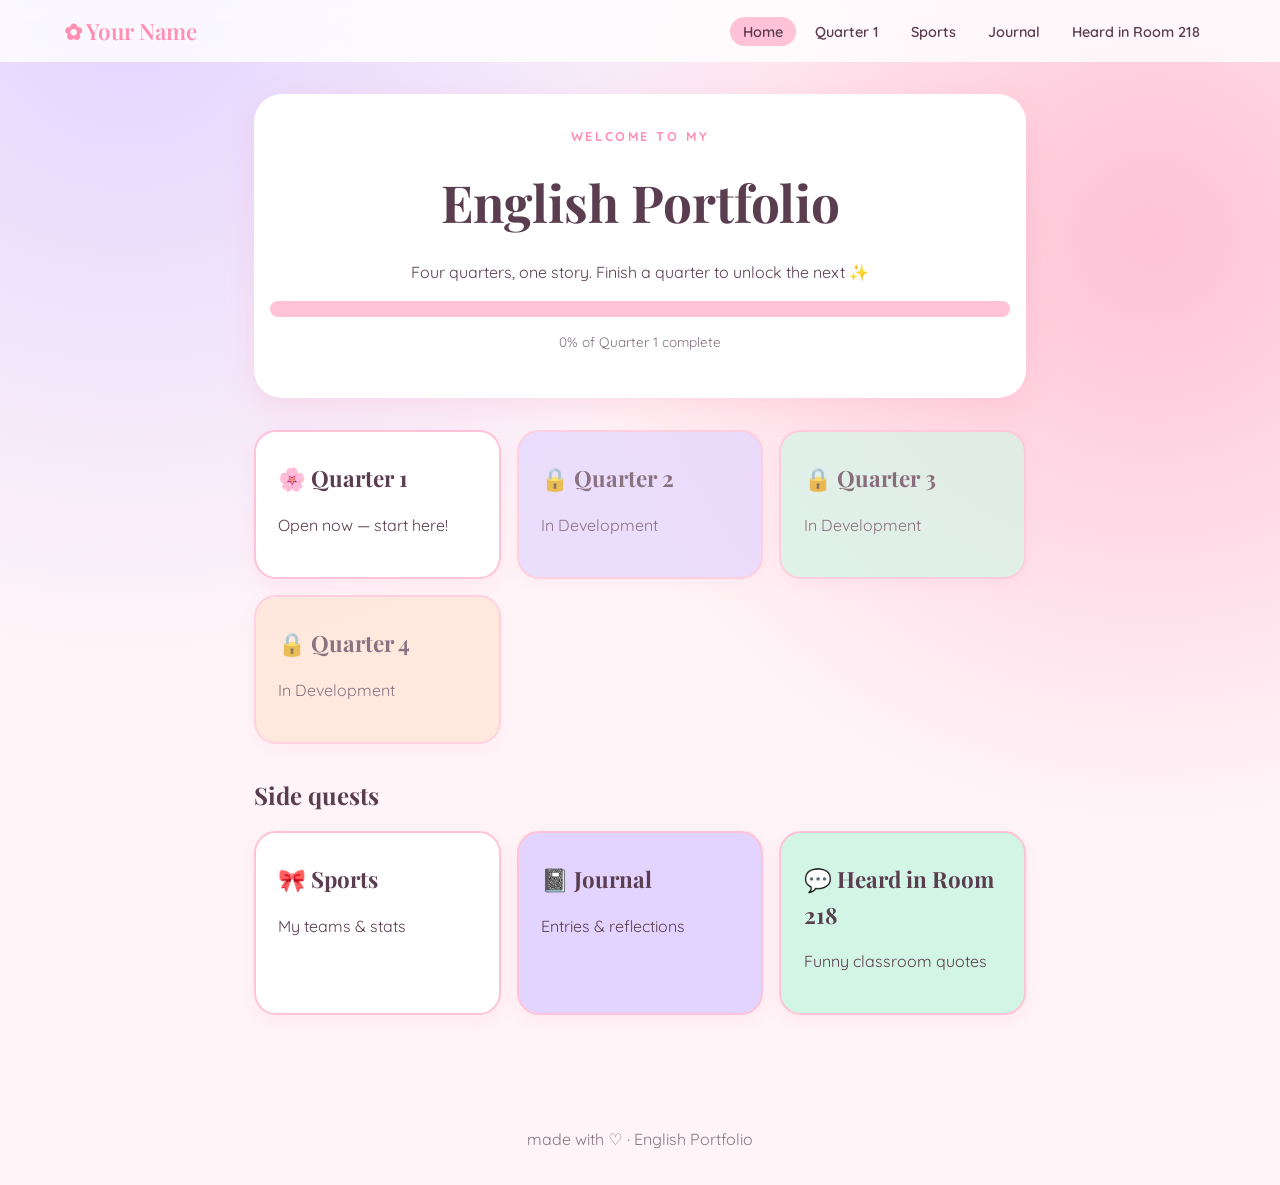
==== index.html @ 04240aa3 "blah" ====
<!DOCTYPE html><html lang="en"><head><meta charset="utf-8"><meta name="viewport" content="width=device-width,initial-scale=1"><title>Home ♡ English Portfolio</title>
<link rel="preconnect" href="https://fonts.googleapis.com"><link href="https://fonts.googleapis.com/css2?family=Playfair+Display:ital,wght@0,600;1,500&family=Quicksand:wght@400;600;700&display=swap" rel="stylesheet"><link rel="stylesheet" href="style.css"></head><body>
<header><a class="logo" href="index.html">✿ Your Name</a><nav><a href="index.html" class=on>Home</a><a href="quarter-1.html">Quarter 1</a><a href="sports.html">Sports</a><a href="journal.html">Journal</a><a href="room-218.html">Heard in Room 218</a></nav></header><main><section class="hero"><p class="eyebrow">welcome to my</p><h1>English Portfolio</h1><p>Four quarters, one story. Finish a quarter to unlock the next ✨</p>
<div class="bar"><i data-bar></i></div><p class="small" data-pct>0% of Quarter 1 complete</p></section>
<div class="grid q"><a class="card qc" href="quarter-1.html"><h2>🌸 Quarter 1</h2><p>Open now — start here!</p></a>
<a class="card qc lock" href="quarter-2.html"><h2>🔒 Quarter 2</h2><p>In Development</p></a>
<a class="card qc lock" href="quarter-3.html"><h2>🔒 Quarter 3</h2><p>In Development</p></a>
<a class="card qc lock" href="quarter-4.html"><h2>🔒 Quarter 4</h2><p>In Development</p></a></div>
<h2 class="mid">Side quests</h2><div class="grid q"><a class="card qc" href="sports.html"><h2>🎀 Sports</h2><p>My teams & stats</p></a><a class="card qc" href="journal.html"><h2>📓 Journal</h2><p>Entries & reflections</p></a><a class="card qc" href="room-218.html"><h2>💬 Heard in Room 218</h2><p>Funny classroom quotes</p></a></div></main>
<footer>made with ♡ · English Portfolio</footer><script src="app.js"></script></body></html>
---- style.css ----
:root{--bg:#fff5f8;--pink:#ffc2d6;--hot:#ff8fb1;--lav:#e3d4ff;--mint:#d3f5e6;--peach:#ffe3d3;--ink:#5a3d4f;--card:#fff}
@media(prefers-color-scheme:dark){:root{--bg:#2a1d26;--card:#3a2833;--ink:#ffe8f0;--pink:#6b3a52;--lav:#4a3a66;--mint:#2f4a40;--peach:#5a4034}}
*{box-sizing:border-box}html{scroll-behavior:smooth}
body{margin:0;font-family:Quicksand,system-ui,sans-serif;color:var(--ink);line-height:1.6;background:radial-gradient(circle at 10% 0,var(--lav),transparent 40%),radial-gradient(circle at 90% 20%,var(--pink),transparent 40%),var(--bg);min-height:100vh}
header{display:flex;flex-wrap:wrap;gap:.5rem 1rem;justify-content:space-between;align-items:center;padding:1rem 5vw;background:color-mix(in srgb,var(--card) 80%,transparent);backdrop-filter:blur(8px);position:sticky;top:0;z-index:5}
.logo{font:600 1.4rem 'Playfair Display',serif;color:var(--hot);text-decoration:none}
nav a{margin:0 .2rem;padding:.35rem .8rem;border-radius:99px;color:var(--ink);text-decoration:none;font-weight:600;font-size:.9rem}
nav a:hover,nav a.on{background:var(--pink)}
main{max-width:900px;margin:auto;padding:2rem 5vw 4rem}
h1,h2{font-family:'Playfair Display',serif;margin:.3em 0}h1{font-size:clamp(2rem,6vw,3.2rem)}
.hero{text-align:center;padding:2rem 1rem;background:var(--card);border-radius:28px;box-shadow:0 10px 30px #ff8fb133;margin-bottom:2rem}
.eyebrow{text-transform:uppercase;letter-spacing:.2em;color:var(--hot);font-weight:700;font-size:.8rem;margin:0}
.card{background:var(--card);border-radius:22px;padding:1.4rem;margin:1.2rem 0;box-shadow:0 6px 20px #ff8fb122;border:2px solid var(--pink)}
.card h2{font-size:1.4rem}.mid{margin-top:2rem}
.grid{display:grid;grid-template-columns:repeat(auto-fit,minmax(200px,1fr));gap:1rem}.q{margin:1rem 0}
.qc{text-decoration:none;color:var(--ink);transition:.2s;margin:0}.qc:nth-child(2n){background:var(--lav)}.qc:nth-child(3n){background:var(--mint)}.qc:nth-child(4n){background:var(--peach)}
.qc:hover,.qc:focus-visible{transform:translateY(-4px) rotate(-1deg)}.lock{opacity:.7}
.slot{border:2px dashed var(--hot);border-radius:16px;padding:1rem;min-height:90px;background:var(--bg);display:flex;flex-direction:column;gap:.2rem}
.slot span{font-weight:700}.slot small,.small{opacity:.75;font-size:.85rem}.wide{min-height:140px}
.btn{display:inline-block;margin-top:1rem;padding:.6rem 1.3rem;border:0;border-radius:99px;background:var(--hot);color:#fff;font:700 .95rem Quicksand,sans-serif;cursor:pointer;text-decoration:none;box-shadow:0 4px 0 #e0709a}
.btn:hover{filter:brightness(1.05)}.btn:active{transform:translateY(2px);box-shadow:0 2px 0 #e0709a}
.btn.ghost{background:var(--lav);color:var(--ink);box-shadow:0 4px 0 #c5b0f0}.btn.done{background:#7ed6a8;box-shadow:0 4px 0 #56b784}
.bar{height:16px;background:var(--pink);border-radius:99px;overflow:hidden;margin:.8rem 0}.bar i{display:block;height:100%;width:0;background:linear-gradient(90deg,var(--hot),#c9a7ff);border-radius:99px;transition:width .5s}
input{padding:.6rem 1rem;border:2px solid var(--pink);border-radius:99px;font:inherit;background:var(--bg);color:var(--ink);max-width:100%}
input:focus,a:focus-visible,button:focus-visible{outline:3px solid var(--hot);outline-offset:2px}
.src li{margin:.3rem 0}#quotes .card{font-style:italic}
footer{text-align:center;padding:2rem;opacity:.7}
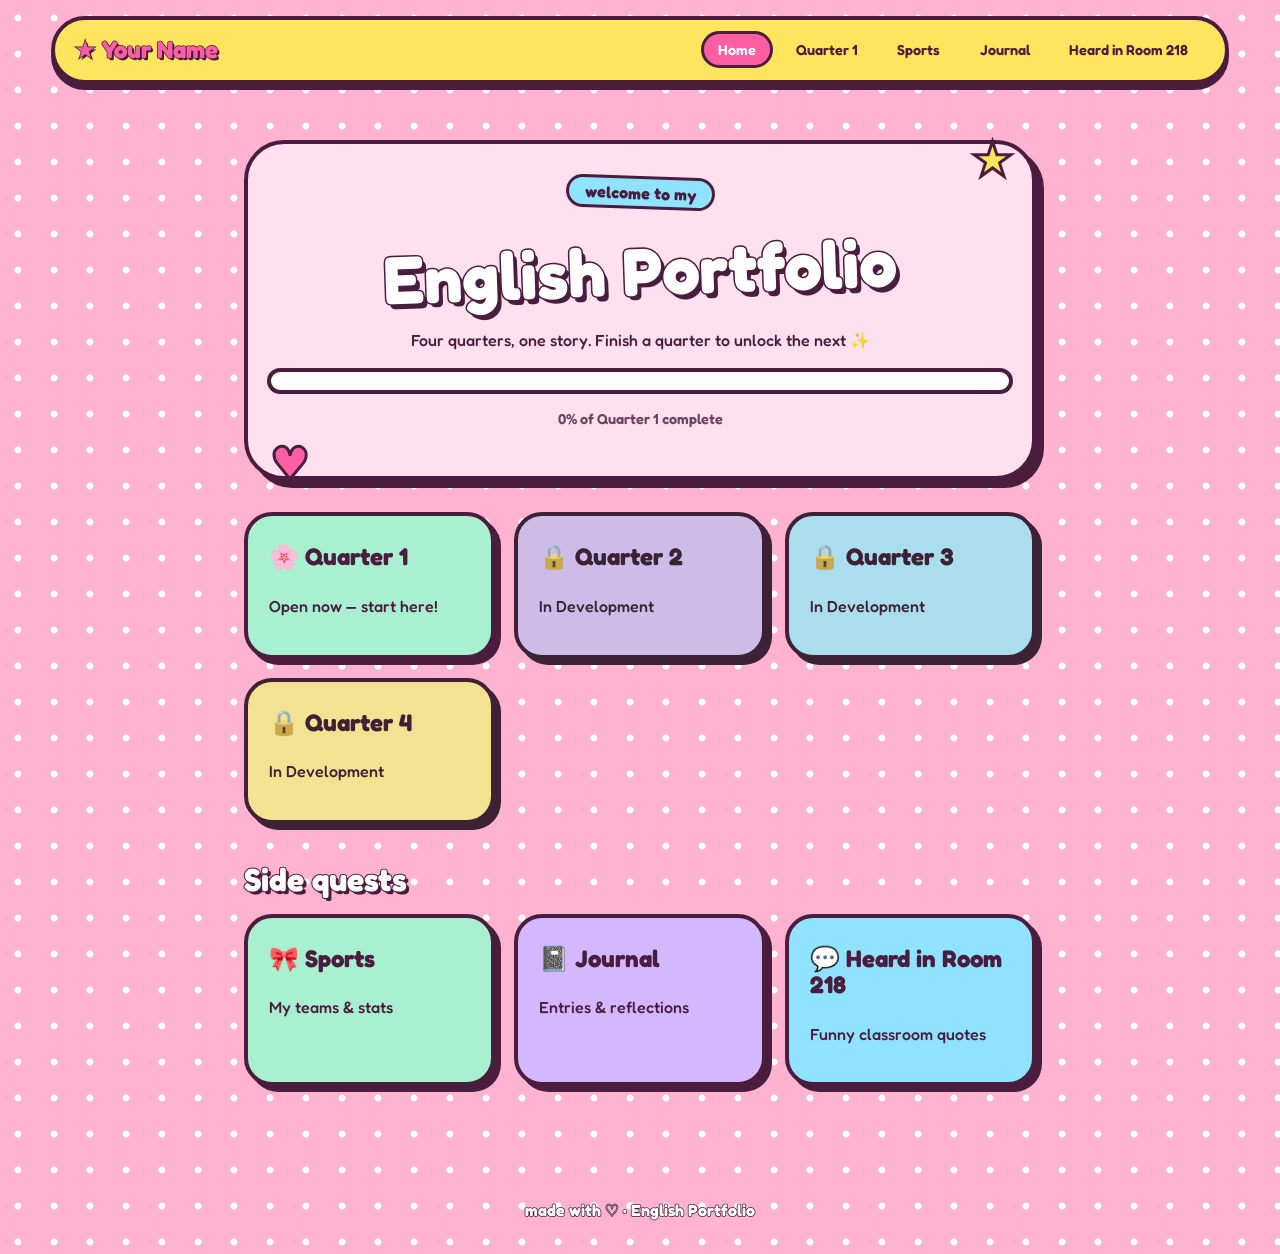
==== commit caa29499: "fix" ====
--- a/index.html
+++ b/index.html
@@ -1,6 +1,6 @@
 <!DOCTYPE html><html lang="en"><head><meta charset="utf-8"><meta name="viewport" content="width=device-width,initial-scale=1"><title>Home ♡ English Portfolio</title>
-<link rel="preconnect" href="https://fonts.googleapis.com"><link href="https://fonts.googleapis.com/css2?family=Playfair+Display:ital,wght@0,600;1,500&family=Quicksand:wght@400;600;700&display=swap" rel="stylesheet"><link rel="stylesheet" href="style.css"></head><body>
-<header><a class="logo" href="index.html">✿ Your Name</a><nav><a href="index.html" class=on>Home</a><a href="quarter-1.html">Quarter 1</a><a href="sports.html">Sports</a><a href="journal.html">Journal</a><a href="room-218.html">Heard in Room 218</a></nav></header><main><section class="hero"><p class="eyebrow">welcome to my</p><h1>English Portfolio</h1><p>Four quarters, one story. Finish a quarter to unlock the next ✨</p>
+<link rel="preconnect" href="https://fonts.googleapis.com"><link href="https://fonts.googleapis.com/css2?family=Fredoka:wght@400;500;600;700&display=swap" rel="stylesheet"><link rel="stylesheet" href="style.css"></head><body>
+<header><a class="logo" href="index.html">★ Your Name</a><nav><a href="index.html" class=on>Home</a><a href="quarter-1.html">Quarter 1</a><a href="sports.html">Sports</a><a href="journal.html">Journal</a><a href="room-218.html">Heard in Room 218</a></nav></header><main><section class="hero"><p class="eyebrow">welcome to my</p><h1>English Portfolio</h1><p>Four quarters, one story. Finish a quarter to unlock the next ✨</p>
 <div class="bar"><i data-bar></i></div><p class="small" data-pct>0% of Quarter 1 complete</p></section>
 <div class="grid q"><a class="card qc" href="quarter-1.html"><h2>🌸 Quarter 1</h2><p>Open now — start here!</p></a>
 <a class="card qc lock" href="quarter-2.html"><h2>🔒 Quarter 2</h2><p>In Development</p></a>
--- a/style.css
+++ b/style.css
@@ -1,27 +1,40 @@
-:root{--bg:#fff5f8;--pink:#ffc2d6;--hot:#ff8fb1;--lav:#e3d4ff;--mint:#d3f5e6;--peach:#ffe3d3;--ink:#5a3d4f;--card:#fff}
-@media(prefers-color-scheme:dark){:root{--bg:#2a1d26;--card:#3a2833;--ink:#ffe8f0;--pink:#6b3a52;--lav:#4a3a66;--mint:#2f4a40;--peach:#5a4034}}
+:root{--o:#4a1d3f;--pink:#ff5fa2;--bub:#ffb3d1;--pale:#ffe0ee;--yel:#ffe45e;--blue:#8fe3ff;--lav:#d3b8ff;--mint:#a8f0cf}
 *{box-sizing:border-box}html{scroll-behavior:smooth}
-body{margin:0;font-family:Quicksand,system-ui,sans-serif;color:var(--ink);line-height:1.6;background:radial-gradient(circle at 10% 0,var(--lav),transparent 40%),radial-gradient(circle at 90% 20%,var(--pink),transparent 40%),var(--bg);min-height:100vh}
-header{display:flex;flex-wrap:wrap;gap:.5rem 1rem;justify-content:space-between;align-items:center;padding:1rem 5vw;background:color-mix(in srgb,var(--card) 80%,transparent);backdrop-filter:blur(8px);position:sticky;top:0;z-index:5}
-.logo{font:600 1.4rem 'Playfair Display',serif;color:var(--hot);text-decoration:none}
-nav a{margin:0 .2rem;padding:.35rem .8rem;border-radius:99px;color:var(--ink);text-decoration:none;font-weight:600;font-size:.9rem}
-nav a:hover,nav a.on{background:var(--pink)}
-main{max-width:900px;margin:auto;padding:2rem 5vw 4rem}
-h1,h2{font-family:'Playfair Display',serif;margin:.3em 0}h1{font-size:clamp(2rem,6vw,3.2rem)}
-.hero{text-align:center;padding:2rem 1rem;background:var(--card);border-radius:28px;box-shadow:0 10px 30px #ff8fb133;margin-bottom:2rem}
-.eyebrow{text-transform:uppercase;letter-spacing:.2em;color:var(--hot);font-weight:700;font-size:.8rem;margin:0}
-.card{background:var(--card);border-radius:22px;padding:1.4rem;margin:1.2rem 0;box-shadow:0 6px 20px #ff8fb122;border:2px solid var(--pink)}
-.card h2{font-size:1.4rem}.mid{margin-top:2rem}
-.grid{display:grid;grid-template-columns:repeat(auto-fit,minmax(200px,1fr));gap:1rem}.q{margin:1rem 0}
-.qc{text-decoration:none;color:var(--ink);transition:.2s;margin:0}.qc:nth-child(2n){background:var(--lav)}.qc:nth-child(3n){background:var(--mint)}.qc:nth-child(4n){background:var(--peach)}
-.qc:hover,.qc:focus-visible{transform:translateY(-4px) rotate(-1deg)}.lock{opacity:.7}
-.slot{border:2px dashed var(--hot);border-radius:16px;padding:1rem;min-height:90px;background:var(--bg);display:flex;flex-direction:column;gap:.2rem}
-.slot span{font-weight:700}.slot small,.small{opacity:.75;font-size:.85rem}.wide{min-height:140px}
-.btn{display:inline-block;margin-top:1rem;padding:.6rem 1.3rem;border:0;border-radius:99px;background:var(--hot);color:#fff;font:700 .95rem Quicksand,sans-serif;cursor:pointer;text-decoration:none;box-shadow:0 4px 0 #e0709a}
-.btn:hover{filter:brightness(1.05)}.btn:active{transform:translateY(2px);box-shadow:0 2px 0 #e0709a}
-.btn.ghost{background:var(--lav);color:var(--ink);box-shadow:0 4px 0 #c5b0f0}.btn.done{background:#7ed6a8;box-shadow:0 4px 0 #56b784}
-.bar{height:16px;background:var(--pink);border-radius:99px;overflow:hidden;margin:.8rem 0}.bar i{display:block;height:100%;width:0;background:linear-gradient(90deg,var(--hot),#c9a7ff);border-radius:99px;transition:width .5s}
-input{padding:.6rem 1rem;border:2px solid var(--pink);border-radius:99px;font:inherit;background:var(--bg);color:var(--ink);max-width:100%}
-input:focus,a:focus-visible,button:focus-visible{outline:3px solid var(--hot);outline-offset:2px}
-.src li{margin:.3rem 0}#quotes .card{font-style:italic}
-footer{text-align:center;padding:2rem;opacity:.7}
+body{margin:0;font-family:Fredoka,'Trebuchet MS',system-ui,sans-serif;font-weight:500;color:var(--o);line-height:1.5;min-height:100vh;
+background:radial-gradient(circle,#fff 3px,transparent 4px) 0 0/36px 36px,var(--bub)}
+header{display:flex;flex-wrap:wrap;gap:.6rem 1rem;justify-content:space-between;align-items:center;margin:1rem 4vw;padding:.7rem 1.2rem;background:var(--yel);border:4px solid var(--o);border-radius:999px;box-shadow:0 6px 0 var(--o);position:sticky;top:.6rem;z-index:5}
+.logo{font-weight:700;font-size:1.5rem;color:var(--pink);text-decoration:none;-webkit-text-stroke:1.5px var(--o);paint-order:stroke fill;text-shadow:2px 2px 0 var(--o)}
+nav{display:flex;flex-wrap:wrap;gap:.3rem}
+nav a{padding:.3rem .9rem;border:3px solid transparent;border-radius:999px;color:var(--o);text-decoration:none;font-weight:600;font-size:.9rem}
+nav a:hover{background:#fff;border-color:var(--o)}nav a.on{background:var(--pink);color:#fff;border-color:var(--o)}
+main{max-width:920px;margin:auto;padding:1.5rem 5vw 4rem}
+h1,h2{font-weight:700;margin:.3em 0;line-height:1.1}
+h1{font-size:clamp(2.4rem,8vw,4.2rem);color:#fff;-webkit-text-stroke:3px var(--o);paint-order:stroke fill;text-shadow:4px 5px 0 var(--o);transform:rotate(-2deg)}
+h2{font-size:1.5rem}
+.hero{position:relative;text-align:center;padding:2rem 1.2rem;background:var(--pale);border:4px solid var(--o);border-radius:40px;box-shadow:8px 8px 0 var(--o);margin:1rem 0 2rem}
+.hero::before{content:"★";position:absolute;top:-22px;right:18px;font-size:3rem;color:var(--yel);-webkit-text-stroke:3px var(--o);animation:spin 6s linear infinite}
+.hero::after{content:"♥";position:absolute;bottom:-20px;left:22px;font-size:2.8rem;color:var(--pink);-webkit-text-stroke:3px var(--o);animation:bob 2s ease-in-out infinite}
+.eyebrow{display:inline-block;background:var(--blue);border:3px solid var(--o);border-radius:999px;padding:.1rem 1rem;font-weight:700;margin:0 0 .3rem;transform:rotate(2deg)}
+.card{background:#fff;border:4px solid var(--o);border-radius:28px;padding:1.3rem;margin:1.4rem 0;box-shadow:6px 6px 0 var(--o)}
+.card h2{display:inline-block;background:var(--yel);border:3px solid var(--o);border-radius:16px;padding:.1rem .8rem;transform:rotate(-1.5deg)}
+.mid{margin-top:2.4rem;color:#fff;-webkit-text-stroke:2px var(--o);paint-order:stroke fill;text-shadow:3px 3px 0 var(--o);font-size:2rem}
+.grid{display:grid;grid-template-columns:repeat(auto-fit,minmax(200px,1fr));gap:1.2rem}.q{margin:1rem 0}
+.qc{display:block;text-decoration:none;color:var(--o);margin:0;transition:transform .15s}
+.qc h2{background:none;border:0;padding:0;transform:none}
+.qc:nth-child(1){background:var(--mint)}.qc:nth-child(2){background:var(--lav)}.qc:nth-child(3){background:var(--blue)}.qc:nth-child(4){background:var(--yel)}
+.qc:hover,.qc:focus-visible{transform:translate(-3px,-3px) rotate(-2deg);box-shadow:9px 9px 0 var(--o)}
+.lock{filter:saturate(.6)}
+.slot{border:3px dashed var(--o);border-radius:20px;padding:1rem;min-height:92px;background:var(--pale);display:flex;flex-direction:column;gap:.2rem}
+.slot:nth-child(2n){background:#e9f9ff}.slot:nth-child(3n){background:#fff5c2}
+.slot span{font-weight:700}.slot small,.small{opacity:.8;font-size:.9rem}.small{font-weight:600}.wide{min-height:140px}
+.btn{display:inline-block;margin-top:1rem;padding:.6rem 1.4rem;border:4px solid var(--o);border-radius:999px;background:var(--pink);color:#fff;font:700 1rem Fredoka,sans-serif;cursor:pointer;text-decoration:none;box-shadow:0 5px 0 var(--o);-webkit-text-stroke:.5px var(--o);transition:transform .1s}
+.btn:hover{transform:translateY(-2px) rotate(-1deg)}.btn:active{transform:translateY(4px);box-shadow:0 1px 0 var(--o)}
+.btn.ghost{background:var(--lav);color:var(--o);-webkit-text-stroke:0}.btn.done{background:var(--mint);color:var(--o);-webkit-text-stroke:0}
+.bar{height:26px;background:#fff;border:4px solid var(--o);border-radius:999px;overflow:hidden;margin:.8rem 0}
+.bar i{display:block;height:100%;width:0;background:repeating-linear-gradient(-45deg,var(--pink) 0 12px,#ff8dbd 12px 24px);transition:width .5s cubic-bezier(.3,1.6,.5,1)}
+input{padding:.6rem 1rem;border:4px solid var(--o);border-radius:999px;font:inherit;background:#fff;color:var(--o);max-width:100%}
+input:focus,a:focus-visible,button:focus-visible{outline:4px solid var(--blue);outline-offset:3px}
+.src li{margin:.3rem 0}#quotes .card{font-size:1.1rem}#quotes .card:nth-child(odd){background:var(--lav);transform:rotate(-.8deg)}#quotes .card:nth-child(even){background:var(--mint);transform:rotate(.8deg)}
+footer{text-align:center;padding:2rem;font-weight:700;color:#fff;-webkit-text-stroke:1.5px var(--o);paint-order:stroke fill}
+@keyframes spin{to{transform:rotate(360deg)}}@keyframes bob{50%{transform:translateY(-8px) scale(1.1)}}
+@media(prefers-reduced-motion:reduce){*{animation:none!important;transition:none!important}}
